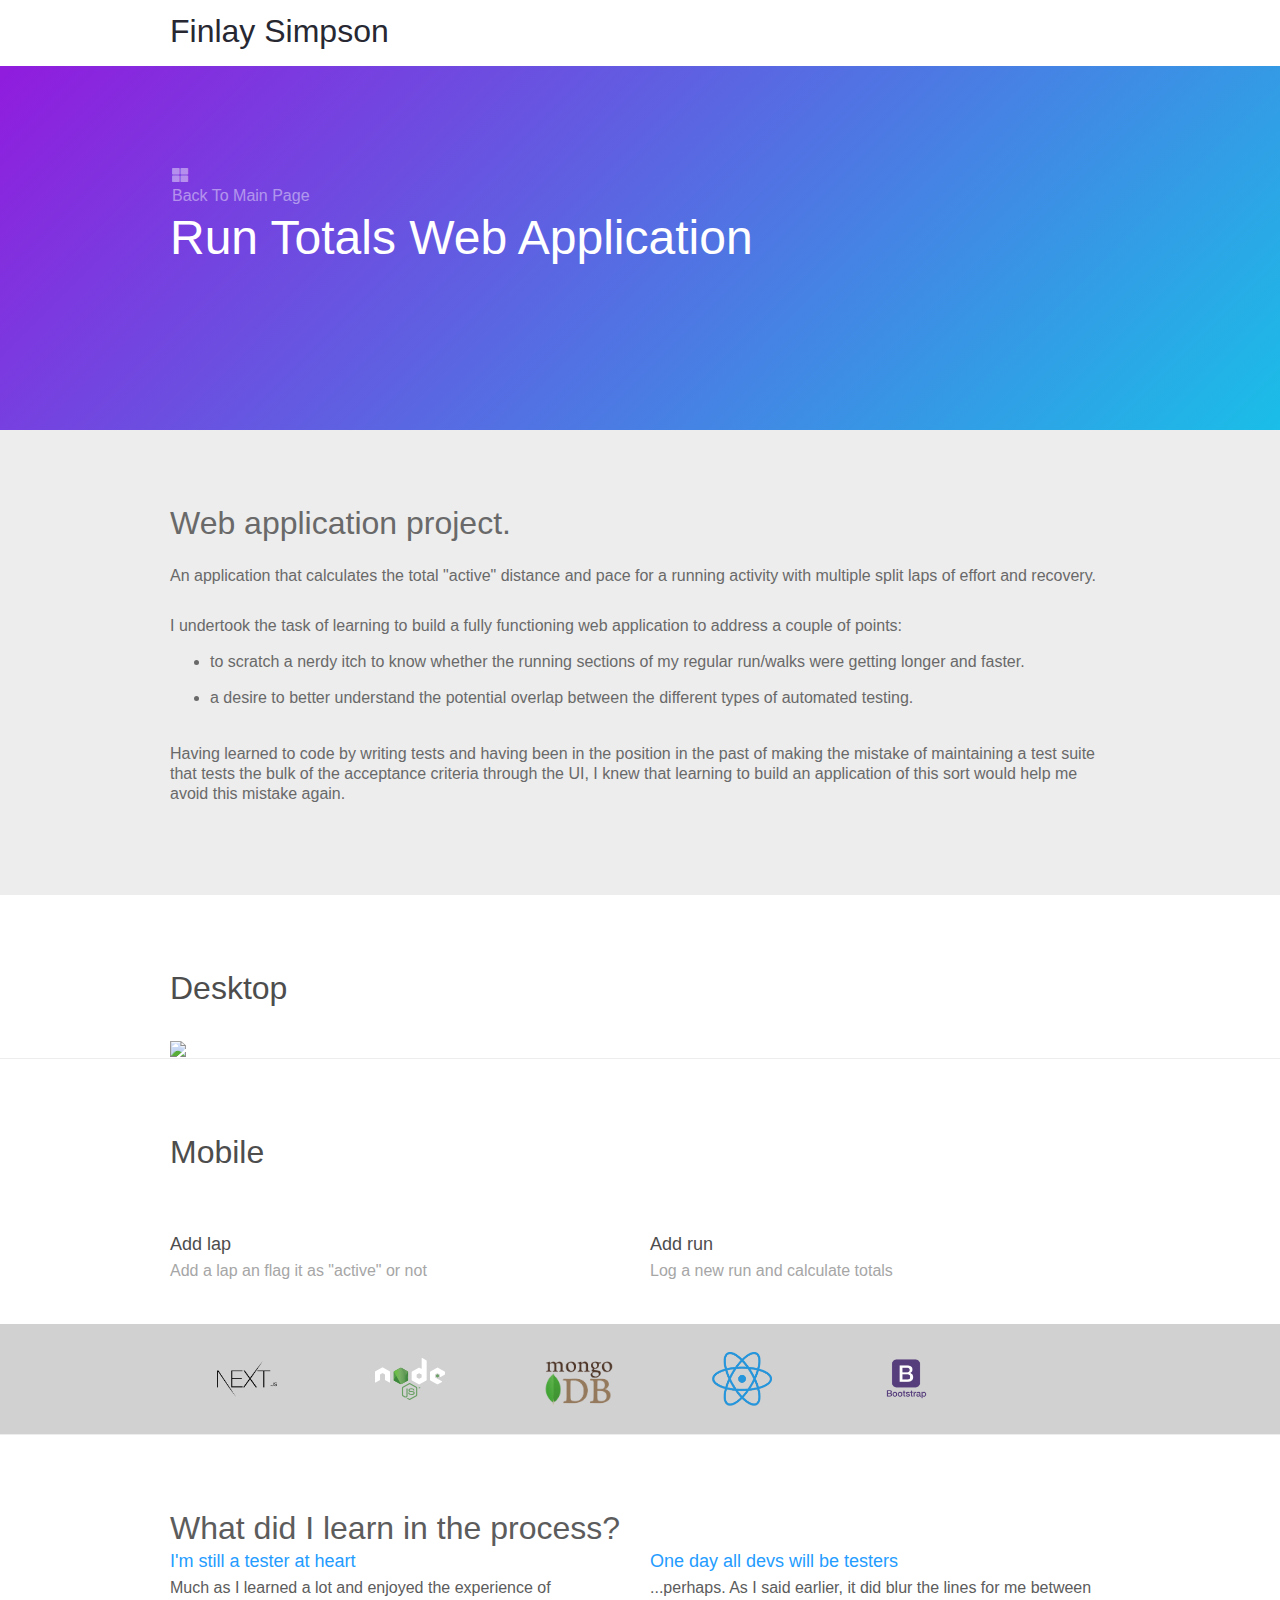
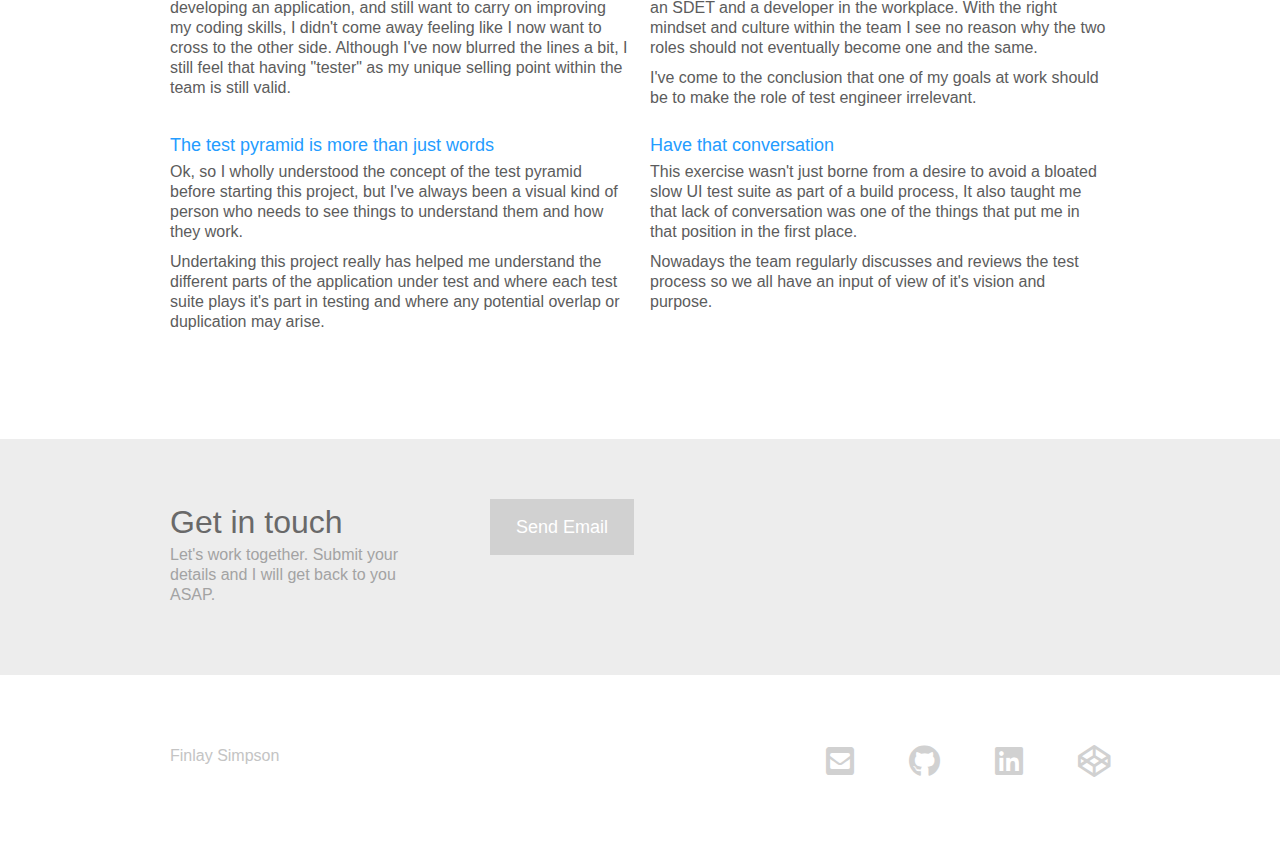
==== project-run-totals.html @ fbfb6189 "codepen footer icon" ====
<!DOCTYPE html>
<html>
<head>
    <meta charset="utf-8"/>
    <title>Project Page</title>
    <meta name="viewport" content="width=device-width, initial-scale=1">
    <link href="style.css" rel="stylesheet" type="text/css"/>
    <link rel="stylesheet" href="https://use.fontawesome.com/releases/v5.0.9/css/all.css"/>
    <link href="public/favicon.ico" rel="shortcut icon" type="image/x-icon"/>
</head>
<body>
<div data-collapse="all" data-animation="default" data-duration="400" role="banner" class="navbar s-nav">
    <div class="s-container">
        <a href="/" class="brand-link s-nav-brand">
            <h1 class="logo">Finlay Simpson</h1>
        </a>
    </div>
</div>

<div class="section header _2">
    <div class="s-container">
        <a href="/" class="back-link s-inline-block s-clearfix">
            <i class="fas fa-th-large" alt="" class="more-icon"></i>
            <div>Back to main page</div>
        </a>
        <h1 class="main-heading">Run Totals Web Application</h1>
    </div>
</div>

<div class="section grey">
    <div class="s-container">
        <div class="mobile-padding-wrapper">
            <h2>Web application project.</h2>
            <br>
            <p>An application that calculates the total "active" distance and pace for a running activity
                with multiple split laps of effort and recovery.</p>
            <br>
            <p>I undertook the task of learning to build a fully functioning web application to address a couple of
                points:
            <ul>
                <li>to scratch a nerdy itch to know whether the running sections of my regular run/walks were getting longer
                    and faster.
                </li>
            </ul>
            <ul>
                <li>a desire to better understand the potential overlap between the different types of automated
                    testing.
                </li>
            </ul>
            <br>
            <p> Having learned to code by writing tests and having been in the position in the past of making the
                mistake of maintaining
                a test suite that tests the bulk of the acceptance criteria through the UI, I knew that learning to
                build an application
                of this sort would help me avoid this mistake again.
            </p>
            </p>
        </div>
    </div>
</div>

<div id="projectsDesktop" class="section projects">
    <div class="s-container">
        <div class="mobile-padding-wrapper">
            <h2 class="bottom-padding">Desktop</h2>
            <a href="https://finlays-run-totals.herokuapp.com/runs-main">
                <img src="https://c1.staticflickr.com/1/65535/50908640708_11fd9b3c4b_k.jpg">
            </a>
        </div>
    </div>
</div>

<div id="projectsMobile" class="section projects">
    <div class="s-container">
        <div class="mobile-padding-wrapper">
            <h2 class="bottom-padding">Mobile </h2>
        </div>
        <div class="s-row">
            <div class="s-col s-col-6 s-col-small-6">
                <a href="https://finlays-run-totals.herokuapp.com/runs-main">
                    <img src="https://c1.staticflickr.com/1/65535/50909485712_4ef5bf4042_h.jpg" width="381" alt=""/>
                </a>
                <div class="caption-wrapper">
                    <h4 class="caption-title">Add lap</h4>
                    <div class="caption">Add a lap an flag it as "active" or not</div>
                </div>
            </div>
            <div class="s-col s-col-6 s-col-small-6">
                <a href="https://finlays-run-totals.herokuapp.com/runs-main">
                    <img src="https://c1.staticflickr.com/1/65535/50909485732_59c3a8f7ac_h.jpg" width="381" alt=""/>
                </a>
                <div class="caption-wrapper">
                    <h4 class="caption-title">Add run</h4>
                    <div class="caption">Log a new run and calculate totals</div>
                </div>
            </div>
        </div>
    </div>
</div>

<div id="technologies" class="section-dark-grey">
    <div class="s-container">
        <div class="s-row">
            <div class="s-col-tech">
                <a href="https://nextjs.org/">
                    <i class="tech-link s-inline-block">
                        <img width="60" height="auto" src="public/Nextjs-logo.png">
                    </i>
                </a>
                <a href="https://nodejs.org/en/">
                    <i class="tech-link s-inline-block">
                        <img width="70" height="auto" src="public/nodejs-new-pantone-black.svg">
                    </i>
                </a>
                <a href="https://www.mongodb.com/">
                    <i class="tech-link s-inline-block">
                        <img width="70" height="auto" src="public/mongodb-logo.png">
                    </i>
                </a>
                <a href="https://reactjs.org/">
                    <i class="tech-link s-inline-block">
                        <img width="60" height="auto" src="public/react-logo.png">
                    </i>
                </a>
                <a href="https://getbootstrap.com/">
                    <i class="tech-link s-inline-block">
                        <img width="70" height="auto" src="public/bootstrap.png">
                    </i>
                </a>
            </div>
        </div>
    </div>
</div>

<div class="section white">
    <div class="s-container">
        <div class="mobile-padding-wrapper">
            <h2>What did I learn in the process? </h2>
        </div>
        <div class="process-row s-row">
            <div class="s-col s-col-6">
                <h3 class="work-type">I'm still a tester at heart</h3>
                <p>
                    Much as I learned a lot and enjoyed the experience of developing an application, and still
                    want to carry on improving my coding skills, I didn't come away feeling like I now want to cross to
                    the other side.
                    Although I've now blurred the lines a bit, I still feel that having "tester" as my unique selling
                    point within the
                    team is still valid.
                </p>
            </div>
            <div class="s-col s-col-6">
                <h3 class="work-type">One day all devs will be testers</h3>
                <p>
                    ...perhaps. As I said earlier, it did blur the lines for me between an SDET and a
                    developer in the workplace.
                    With the right mindset and culture within the team I see no reason why the two roles should not
                    eventually become one and the same.
                </p>
                <p>
                    I've come to the conclusion that one of my goals at work should be to make the role of test engineer irrelevant.
                </p>
            </div>
        </div>
        <div class="process-row s-row">
            <div class="s-col s-col-6">
                <h3 class="work-type">The test pyramid is more than just words</h3>
                <p>
                    Ok, so I wholly understood the concept of the test pyramid before starting this project, but I've
                    always been a visual kind of person who needs to see
                    things to understand them and how they work.
                </p>
                <p>
                    Undertaking this project really has helped me understand the different parts of
                    the application under test and where each test suite plays it's part in testing and where any
                    potential overlap or duplication
                    may arise.
                </p>
            </div>
            <div class="s-col s-col-6">
                <h3 class="work-type">Have that conversation</h3>
                <p>
                    This exercise wasn't just borne from a desire to avoid a bloated slow UI test suite as part of a
                    build process,
                    It also taught me that lack of conversation was one of the things that put me in that position in
                    the first place.
                </p>
                <p>
                    Nowadays the team regularly discusses and reviews the test process so we all have an input of view
                    of it's vision and purpose.

                </p>
            </div>
        </div>
    </div>
</div>

<div id="contact" class="section contact grey">
    <div class="s-container">
        <div class="s-row">
            <div class="s-col s-col-4"><h2>Get in touch</h2>
                <p class="contact-text">Let&#x27;s work together. Submit your details and I will get back
                    to you ASAP.</p></div>
            <div class="s-col s-col-8">
                <div class="form-wrapper s-form">
                    <form name="email-form" data-name="Email Form">
                        <div>
                            <a href="mailto:me@finlaysimpson.com">
                                <input type="button" value="Send email" class="button form s-button">
                            </a>
                        </div>
                    </form>
                </div>
            </div>
        </div>
    </div>
</div>

<div class="section footer">
    <div class="s-container">
        <div class="s-row">
            <div class="s-col s-col-6">
                <div class="footer-logo">Finlay Simpson</div>
            </div>
            <div style="font-size:2em;"
                 class="social-footer-wrap s-col s-col-6">
                <a href="mailto:me@finlaysimpson.com">
                    <i class="footer-social-link s-inline-block fas fa-envelope-square f-button f-button-hover"></i>
                </a>
                <a href="https://github.com/FinlayS">
                    <i class="footer-social-link s-inline-block fab fa-github f-button f-button-hover"></i>
                </a>
                <a href="https://www.linkedin.com/in/finlay-simpson-73a3411/">
                    <i class="footer-social-link s-inline-block fab fa-linkedin f-button f-button-hover"></i>
                </a>
                <a href="https://codepen.io/FinlayS/full/eVZapO">
                    <i class="footer-social-link s-inline-block fab fa-codepen f-button f-button-hover"></i>
                </a>
            </div>
        </div>
    </div>
</div>
</body>
</html>
---- style.css ----
html {
    font-family: sans-serif;
    -ms-text-size-adjust: 100%;
    -webkit-text-size-adjust: 100%
}

body {
    margin: 0;
    min-height: 100%;
    background-color: #fff;
    padding-top: 66px;
    font-family: Roboto, sans-serif;
    color: #333;
    line-height: 20px;
}

.dot {
    height: 8px;
    width: 8px;
    margin: 0 2px;
    background-color: #bbb;
    border-radius: 50%;
    display: inline-block;
    transition: background-color 0.6s ease;
}

h1 {
    margin: 10px 0px;
    font-size: 38px;
    line-height: 44px;
    font-weight: 300;
}

h2 {
    margin: 5px 0px 5px;
    font-size: 32px;
    line-height: 36px;
    font-weight: 300;
}

h3 {
    margin: 0px 0px 6px;
    font-size: 18px;
    line-height: 21px;
    font-weight: 300;
}

h4 {
    margin: 10px 0px;
    font-size: 18px;
    line-height: 24px;
    font-weight: 400;
}

img {
    max-width: 100%;
    vertical-align: middle;
    display: inline-block
}

p {
    margin-top: 0px;
    margin-bottom: 10px;
}

button, input, optgroup, select, textarea {
    color: inherit;
    font: inherit;
    margin: 0;
}

.active {
    background-color: #717171;
}

.back-link {
    display: block;
    margin-left: 2px;
    opacity: 0.44;
    -webkit-transition: opacity 300ms ease;
    transition: opacity 300ms ease;
    color: #fff;
    text-decoration: none;
    text-transform: capitalize;
}

.back-link:hover {
    opacity: 1;
}

.bottom-padding {
    margin: 5px 0px 32px;
}

.button {
    display: inline-block;
    margin-right: 14px;
    padding: 16px 26px;
    border: 2px solid #000;
    background-color: #000;
    -webkit-transition: background-color 250ms ease, color 250ms ease, border-color 250ms ease;
    transition: background-color 250ms ease, color 250ms ease, border-color 250ms ease;
    color: #fff;
    font-size: 18px;
    font-weight: 400;
    text-align: center;
    text-decoration: none;
    text-transform: capitalize;
}

.button.form {
    padding-top: 18px;
    padding-bottom: 18px;
    border-width: 0px;
    background-color: #d1d1d1;
    font-weight: 300;
}

.button.form:hover {
    background-color: #249cff;
}

.button.hollow {
    border-color: #fff;
    background-color: transparent;
    color: #fff;
}


.button-group {
    margin-top: 36px;
}

.caption-title {
    margin-bottom: 5px;
}

.caption {
    color: #a6a6a6;
}

.caption-wrapper {
    margin-top: 10px;
    margin-bottom: 43px;
}

.contact-text {
    padding-right: 59px;
    color: #a3a3a3;
}
.f-button {
    color: #d1d1d1;
    transition: all .2s ease-in-out;
}
.f-button-hover:hover{
    color: #333;
}

.footer-logo {
    color: #c4c4c4;
    font-size: 16px;
    line-height: 22px;
    font-weight: 300;
}

.footer-social-link {
    margin-left: 10%;
}

.fade {
    -webkit-animation-name: fade;
    -webkit-animation-duration: 0.5s;
    animation-name: fade;
    animation-duration: 0.5s;
}

.half-width {
    width: 50%;
}

.navbar {
    position: fixed;
    left: 0px;
    top: 0px;
    right: 0px;
    background-color: #fff;
}

.logo {
    margin-top: 15px;
    margin-bottom: 15px;
    -webkit-transition: color 300ms ease;
    transition: color 300ms ease;
    color: #272832;
    font-size: 32px;
    line-height: 33px;
    font-weight: 300;
}

.logo:hover {
    color: #249cff;
}

.main-heading {
    color: #fff;
    font-size: 48px;
    font-weight: 300;
}

.mySlides {display: none;}

.project-row.teal {
    background-color: #272832;
    padding-right: 12.5%;
    padding-left: 12.5%;
    background-image: -webkit-gradient(linear, left top, right top, from(#00b7ff), to(#00f59b));
    background-image: linear-gradient(90deg, #00b7ff, #00f59b);
}

.project-link {
    position: relative;
    display: block;
    height: 350px;
    float: left;
    background-image: url("https://d3e54v103j8qbb.cloudfront.net/img/example-bg.png");
    background-position: 50% 50%;
    background-size: cover;
    background-repeat: no-repeat;
    -webkit-transition: opacity 250ms ease;
    transition: opacity 250ms ease;
    color: #fff;
    text-decoration: none;
}

.project-link:hover {
    opacity: 0.5;
}

.project-link.project-1 {
    background-image: url("https://c1.staticflickr.com/1/859/39785435280_39ede7ca36_h.jpg");
}

.project-wrapper {
    position: absolute;
    left: 0px;
    right: 0px;
    bottom: 0px;
    padding: 11px 19px 13px;
    background-color: rgba(0, 0, 0, 0.09);
}

.process-row {
    margin-bottom: 17px;
}

.replace-text {
    background-color: hsla(0, 0%, 100%, 0.09);
}

.section {
    padding-top: 70px;
    padding-bottom: 80px;
    color: #5c5c5c;
}

.section.about {
    background-color: #ededed;
    color: #696969;
}

.section.contact {
    padding-top: 60px;
    padding-bottom: 60px;
}

.section.list {
    padding-bottom: 0px;
}

.section.wrapper {
    padding-top: 10px;
    padding-bottom: 60px;
}

.section.header {
    padding: 100px 10px;
    background-color: #90e3fd;
    background-image: linear-gradient(135deg, rgba(217, 0, 79, 0.88), rgba(227, 72, 0, 0.82)), url("https://daks2k3a4ib2z.cloudfront.net/53057ebe93a4fb23200001b5/5306596def0d48315c000043_nature.jpg");
    background-position: 0% 0%, 50% 50%;
    background-size: auto, cover;
    color: hsla(0, 0%, 100%, 0.72);
}

.section.header._2 {
    background-image: linear-gradient(135deg, rgba(145, 0, 217, 0.88), rgba(0, 182, 227, 0.82)),
    url("https://c1.staticflickr.com/1/802/41593765551_18134cd54e_k.jpg");
    background-position: 50% 35%;
    padding-bottom: 160px;
}

.section.grey {
    background-color: #ededed;
    color: #696969;
}

.section-dark-grey {
    background-color: #d1d1d1;
    color: #434343;
    padding-top: 20px;
    padding-bottom: 20px;
}

.section.projects {
    padding-bottom: 0px;
    border-top: 1px solid #ededed;
    color: #4d4d4d;
}

.section.white {
    border-top: 1px solid #ededed;
}

.slideshow-container {
    position: relative;
    display: block;
    overflow: hidden;
    z-index: 1;
    left: 0;
    right: 0;
    height: 100%;
    white-space: nowrap
}

.slide {
    padding-top: 100px;
    padding-bottom: 120px;
    background-position: 0% 0%, 50% 50%;
    background-size: auto, cover;
    background-repeat: repeat, no-repeat;
    background-attachment: scroll, scroll;
}

.slide._1 {
    background-image: linear-gradient(135deg, rgba(222, 0, 63, 0.8), rgba(235, 74, 0, 0.8)),
    url("https://c1.staticflickr.com/1/65535/50900219048_fcb57e83d0_h.jpg");
}

.slide._2 {
    background-image: linear-gradient(135deg, rgba(148, 0, 222, 0.8), rgba(0, 176, 235, 0.8)),
    url("https://c1.staticflickr.com/1/65535/50900932391_54d88fc2c9_b.jpg");
}

.slide._3 {
    background-image: linear-gradient(135deg, rgba(0, 222, 96, 0.8), rgba(0, 188, 235, 0.8)),
    url("https://c1.staticflickr.com/1/65535/50900928896_6d09ff11d8_h.jpg");
}

.social-footer-wrap {
    text-align: right;
}

.work-type {
    color: #249cff;
    font-weight: 400;
}

.s-slide {
    position: relative;
    display: inline-block;
    vertical-align: top;
    width: 100%;
    height: 100%;
    white-space: normal;
    text-align: left
}

.s-col {
    position: relative;
    float: left;
    width: 100%;
    min-height: 1px;
    padding-left: 10px;
    padding-right: 10px
}

.s-inline-block {
    max-width: 100%;
    display: inline-block
}

.s-clearfix:before, .s-clearfix:after {
    content: " ";
    display: table;
    grid-column-start: 1;
    grid-row-start: 1;
    grid-column-end: 2;
    grid-row-end: 2
}

.s-clearfix:after {
    clear: both
}

.s-col-4 {
    width: 33.33333333%;
}

.s-col-5 {
    margin: 5px 50px 5px 5px;
    width: 25%;
    background-color: #d1d1d1;
    color: #fff;
}

.s-col-6 {
    width: 50%
}

.s-col-8 {
    width: 66.66666667%
}

.s-col-tech {
    position: relative;
    float: left;
    width: 100%;
    min-height: 1px;
    padding-left: 10px;
    padding-right: 10px;
    justify-content: center;
}

.s-container {
    margin-left: auto;
    margin-right: auto;
    max-width: 940px
}

.s-container:before, .s-container:after {
    content: " ";
    display: table;
    grid-column-start: 1;
    grid-row-start: 1;
    grid-column-end: 2;
    grid-row-end: 2
}

.s-container:after {
    clear: both
}

.s-container .s-row {
    margin-left: -10px;
    margin-right: -10px
}

.s-form {
    margin: 0 0 15px
}

.s-row:before, .s-row:after {
    content: " ";
    display: table;
    grid-column-start: 1;
    grid-row-start: 1;
    grid-column-end: 2;
    grid-row-end: 2
}

.s-row:after {
    clear: both
}

.s-row .s-row {
    margin-left: 0;
    margin-right: 0
}

.s-nav {
    background: #fff;
    z-index: 1000
}

.s-nav-brand {
    position: relative;
    float: left;
    text-decoration: none;
    color: #333333
}

.s-nav:before, .s-nav:after {
    content: " ";
    display: table;
    grid-column-start: 1;
    grid-row-start: 1;
    grid-column-end: 2;
    grid-row-end: 2
}

.s-nav:after {
    clear: both
}

.tech-link{
    margin-left: 5%;
    margin-right: 5%;
}

* {
    -webkit-box-sizing: border-box;
    -moz-box-sizing: border-box;
    box-sizing: border-box
}

:any-link {
    text-decoration: none;
}

@media screen and (max-width: 991px) {
    .s-container {
        max-width: 728px
    }
}

@media screen and (max-width: 767px) {
    body {
        padding-top: 51px;
    }

    h2 {
        margin-bottom: 12px;
    }

    .button.hollow {
        padding: 11px 18px;
    }

    .navbar {
        padding-left: 10px;
    }

    .logo {
        margin-top: 9px;
        font-size: 22px;
    }

    .section.grey {
        padding-top: 29px;
        padding-bottom: 29px;
    }

    .section.header {
        padding-top: 30px;
        padding-bottom: 30px;
    }

    .section.header._2 {
        padding: 50px 10px 64px;
    }

    .section.list {
        padding-top: 53px;
        padding-bottom: 0px;
    }

    .project-link {
        width: 50%;
        height: 280px;
    }

    .half-width {
        width: 100%;
    }

    .main-heading {
        font-size: 32px;
        line-height: 34px;
    }

    .button-group {
        margin-top: 26px;
    }

    .slide {
        padding: 50px 10px 64px;
    }

    .brand-link {
        padding-left: 0px;
        text-align: left;
    }

    .form-wrapper {
        margin-top: 11px;
    }

    .process-row {
        margin-bottom: 0px;
    }

    .mobile-padding-wrapper {
        margin-right: 10px;
        margin-left: 10px;
    }

    .s-col {
        width: 100%;
        left: auto;
        right: auto
    }

    .s-col-small-6 {
        width: 50%
    }

    .s-nav-brand {
        padding-left: 10px
    }

    .s-row, .s-container .s-row {
        margin-left: 0;
        margin-right: 0
    }
}

@media screen and (max-width: 479px) {
    .bottom-padding {
        margin: 5px 0px 5px;
    }

    .section.footer {
        padding-top: 29px;
        padding-bottom: 29px;
    }

    .section.projects {
        padding-top: 29px;
    }

    .section.white {
        padding-top: 29px;
        padding-bottom: 29px;
    }

    .s-container {
        max-width: none
    }

    .s-col {
        width: 100%
    }

    .s-col-5 {
        margin: 5px 0px 5px;
    }

    .s-col-8 {
        padding-top: 8px;
    }

    .s-col-tech {
        display: flex;
    }

    .tech-link {
        margin-left: 20%;
        margin-right: 20%;
    }


}

@-webkit-keyframes fade {
    from {opacity: .4}
    to {opacity: 1}
}

@keyframes fade {
    from {opacity: .4}
    to {opacity: 1}
}
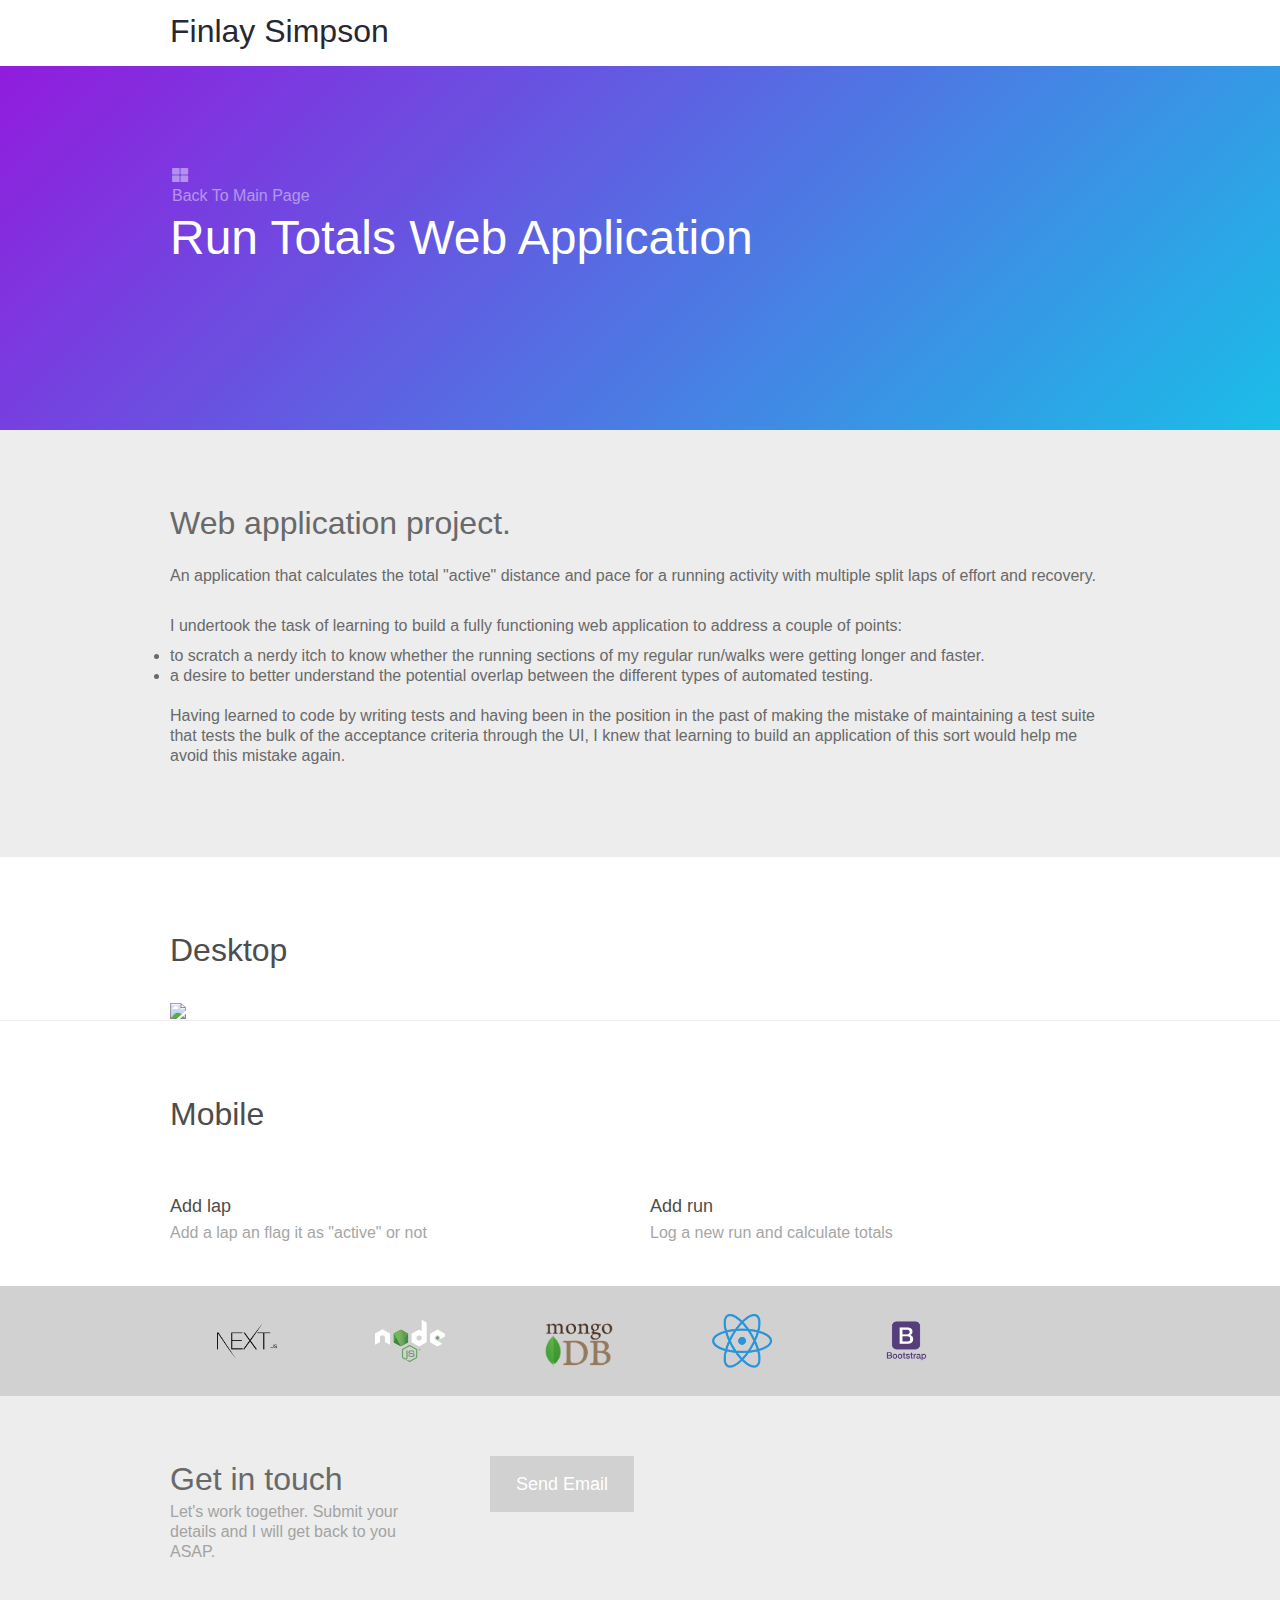
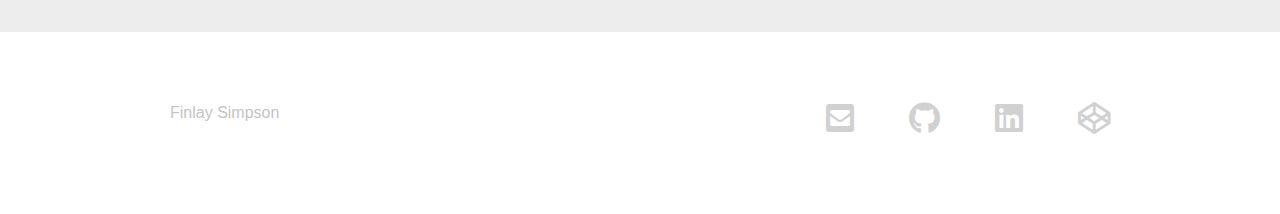
==== commit b0548a56: "remove twaddle" ====
--- a/project-run-totals.html
+++ b/project-run-totals.html
@@ -35,18 +35,15 @@
             <p>An application that calculates the total "active" distance and pace for a running activity
                 with multiple split laps of effort and recovery.</p>
             <br>
-            <p>I undertook the task of learning to build a fully functioning web application to address a couple of
+            <p>
+                I undertook the task of learning to build a fully functioning web application to address a couple of
                 points:
-            <ul>
-                <li>to scratch a nerdy itch to know whether the running sections of my regular run/walks were getting longer
-                    and faster.
-                </li>
-            </ul>
-            <ul>
-                <li>a desire to better understand the potential overlap between the different types of automated
-                    testing.
-                </li>
-            </ul>
+            <li>to scratch a nerdy itch to know whether the running sections of my regular run/walks were getting longer
+                and faster.
+            </li>
+            <li>a desire to better understand the potential overlap between the different types of automated
+                testing.
+            </li>
             <br>
             <p> Having learned to code by writing tests and having been in the position in the past of making the
                 mistake of maintaining
@@ -132,68 +129,68 @@
     </div>
 </div>
 
-<div class="section white">
-    <div class="s-container">
-        <div class="mobile-padding-wrapper">
-            <h2>What did I learn in the process? </h2>
-        </div>
-        <div class="process-row s-row">
-            <div class="s-col s-col-6">
-                <h3 class="work-type">I'm still a tester at heart</h3>
-                <p>
-                    Much as I learned a lot and enjoyed the experience of developing an application, and still
-                    want to carry on improving my coding skills, I didn't come away feeling like I now want to cross to
-                    the other side.
-                    Although I've now blurred the lines a bit, I still feel that having "tester" as my unique selling
-                    point within the
-                    team is still valid.
-                </p>
-            </div>
-            <div class="s-col s-col-6">
-                <h3 class="work-type">One day all devs will be testers</h3>
-                <p>
-                    ...perhaps. As I said earlier, it did blur the lines for me between an SDET and a
-                    developer in the workplace.
-                    With the right mindset and culture within the team I see no reason why the two roles should not
-                    eventually become one and the same.
-                </p>
-                <p>
-                    I've come to the conclusion that one of my goals at work should be to make the role of test engineer irrelevant.
-                </p>
-            </div>
-        </div>
-        <div class="process-row s-row">
-            <div class="s-col s-col-6">
-                <h3 class="work-type">The test pyramid is more than just words</h3>
-                <p>
-                    Ok, so I wholly understood the concept of the test pyramid before starting this project, but I've
-                    always been a visual kind of person who needs to see
-                    things to understand them and how they work.
-                </p>
-                <p>
-                    Undertaking this project really has helped me understand the different parts of
-                    the application under test and where each test suite plays it's part in testing and where any
-                    potential overlap or duplication
-                    may arise.
-                </p>
-            </div>
-            <div class="s-col s-col-6">
-                <h3 class="work-type">Have that conversation</h3>
-                <p>
-                    This exercise wasn't just borne from a desire to avoid a bloated slow UI test suite as part of a
-                    build process,
-                    It also taught me that lack of conversation was one of the things that put me in that position in
-                    the first place.
-                </p>
-                <p>
-                    Nowadays the team regularly discusses and reviews the test process so we all have an input of view
-                    of it's vision and purpose.
-
-                </p>
-            </div>
-        </div>
-    </div>
-</div>
+<!--<div class="section white">-->
+<!--    <div class="s-container">-->
+<!--        <div class="mobile-padding-wrapper">-->
+<!--            <h2>What did I learn in the process? </h2>-->
+<!--        </div>-->
+<!--        <div class="process-row s-row">-->
+<!--            <div class="s-col s-col-6">-->
+<!--                <h3 class="work-type">I'm still a tester at heart</h3>-->
+<!--                <p>-->
+<!--                    Much as I learned a lot and enjoyed the experience of developing an application, and still-->
+<!--                    want to carry on improving my coding skills, I didn't come away feeling like I now want to cross to-->
+<!--                    the other side.-->
+<!--                    Although I've now blurred the lines a bit, I still feel that having "tester" as my unique selling-->
+<!--                    point within the-->
+<!--                    team is still valid.-->
+<!--                </p>-->
+<!--            </div>-->
+<!--            <div class="s-col s-col-6">-->
+<!--                <h3 class="work-type">One day all devs will be testers</h3>-->
+<!--                <p>-->
+<!--                    ...perhaps. As I said earlier, it did blur the lines for me between an SDET and a-->
+<!--                    developer in the workplace.-->
+<!--                    With the right mindset and culture within the team I see no reason why the two roles should not-->
+<!--                    eventually become one and the same.-->
+<!--                </p>-->
+<!--                <p>-->
+<!--                    I've come to the conclusion that one of my goals at work should be to make the role of test engineer irrelevant.-->
+<!--                </p>-->
+<!--            </div>-->
+<!--        </div>-->
+<!--        <div class="process-row s-row">-->
+<!--            <div class="s-col s-col-6">-->
+<!--                <h3 class="work-type">The test pyramid is more than just words</h3>-->
+<!--                <p>-->
+<!--                    Ok, so I wholly understood the concept of the test pyramid before starting this project, but I've-->
+<!--                    always been a visual kind of person who needs to see-->
+<!--                    things to understand them and how they work.-->
+<!--                </p>-->
+<!--                <p>-->
+<!--                    Undertaking this project really has helped me understand the different parts of-->
+<!--                    the application under test and where each test suite plays it's part in testing and where any-->
+<!--                    potential overlap or duplication-->
+<!--                    may arise.-->
+<!--                </p>-->
+<!--            </div>-->
+<!--            <div class="s-col s-col-6">-->
+<!--                <h3 class="work-type">Have that conversation</h3>-->
+<!--                <p>-->
+<!--                    This exercise wasn't just borne from a desire to avoid a bloated slow UI test suite as part of a-->
+<!--                    build process,-->
+<!--                    It also taught me that lack of conversation was one of the things that put me in that position in-->
+<!--                    the first place.-->
+<!--                </p>-->
+<!--                <p>-->
+<!--                    Nowadays the team regularly discusses and reviews the test process so we all have an input of view-->
+<!--                    of it's vision and purpose.-->
+
+<!--                </p>-->
+<!--            </div>-->
+<!--        </div>-->
+<!--    </div>-->
+<!--</div>-->
 
 <div id="contact" class="section contact grey">
     <div class="s-container">
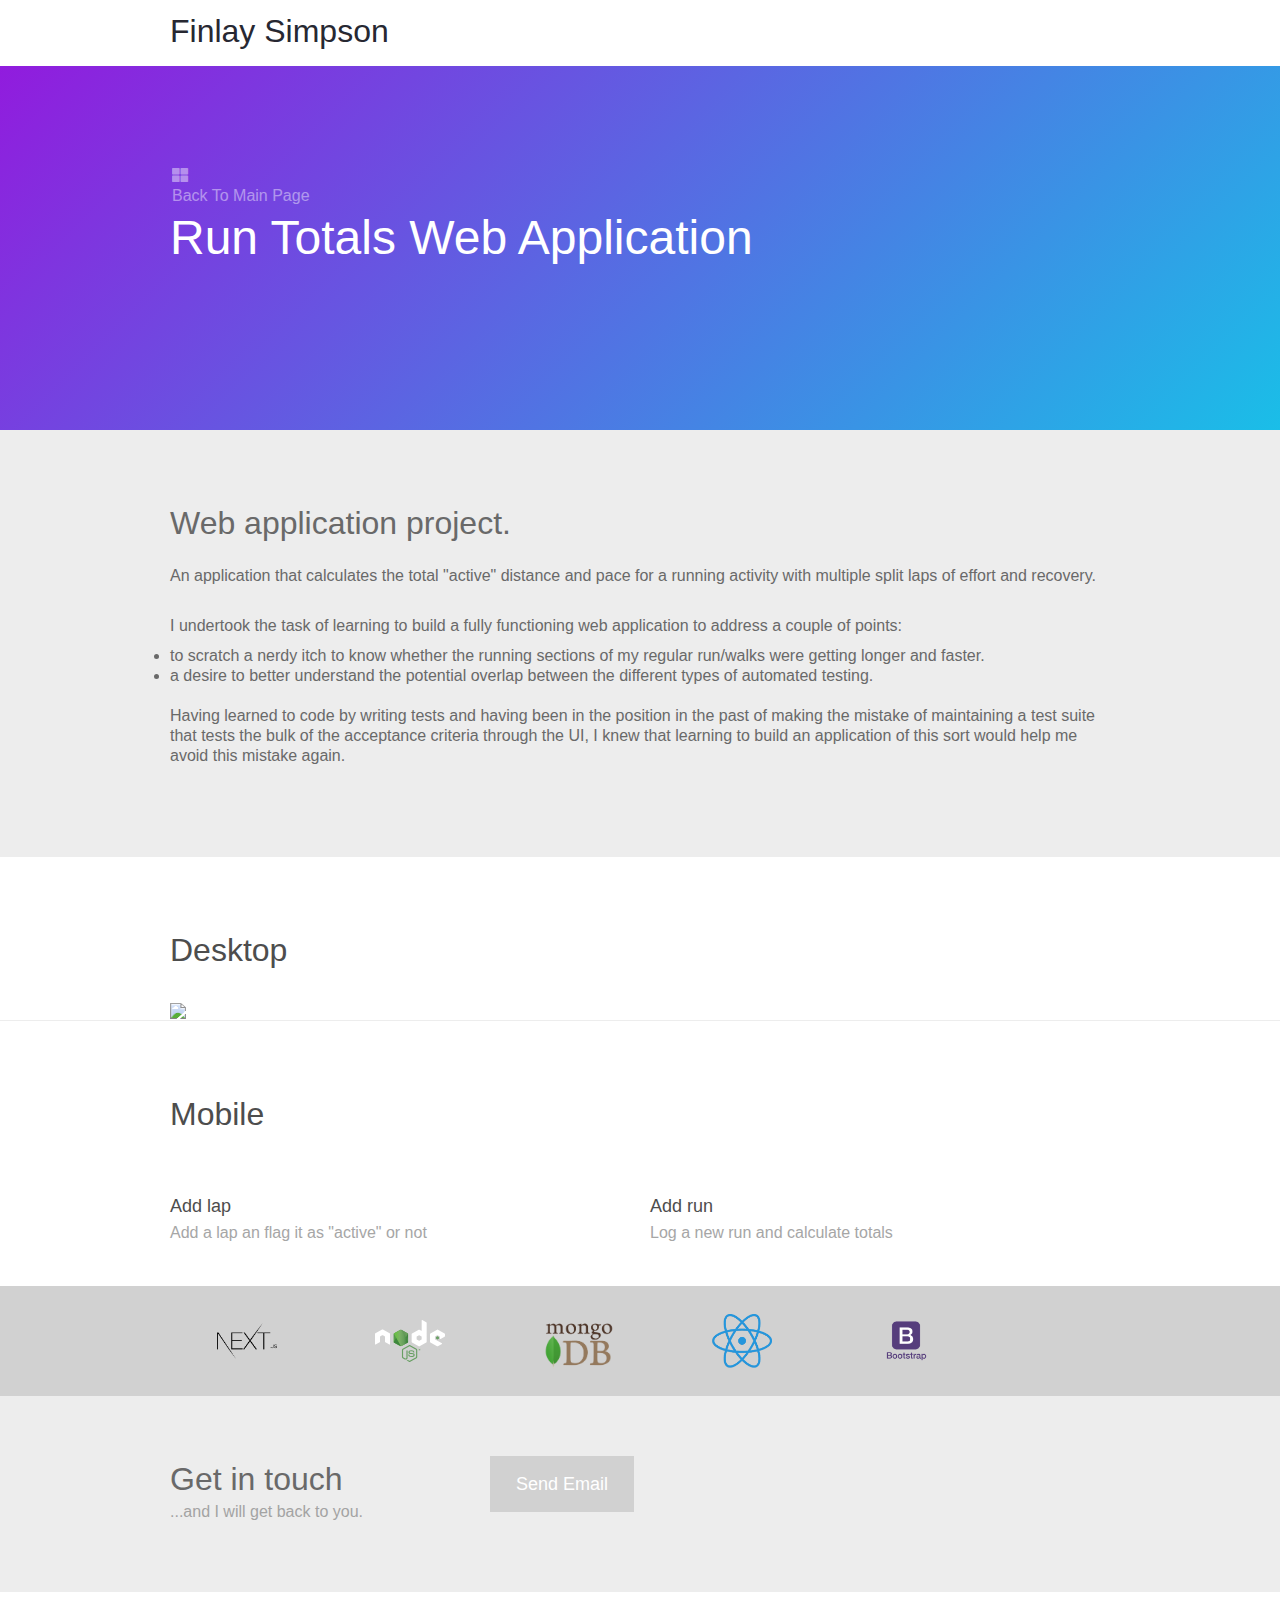
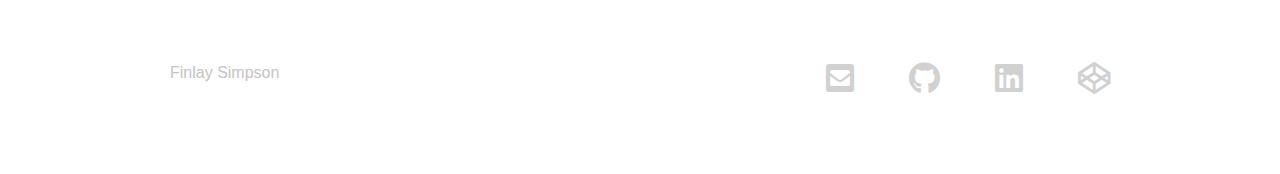
==== commit cdccf1b5: "another tidy" ====
--- a/project-run-totals.html
+++ b/project-run-totals.html
@@ -129,75 +129,11 @@
     </div>
 </div>
 
-<!--<div class="section white">-->
-<!--    <div class="s-container">-->
-<!--        <div class="mobile-padding-wrapper">-->
-<!--            <h2>What did I learn in the process? </h2>-->
-<!--        </div>-->
-<!--        <div class="process-row s-row">-->
-<!--            <div class="s-col s-col-6">-->
-<!--                <h3 class="work-type">I'm still a tester at heart</h3>-->
-<!--                <p>-->
-<!--                    Much as I learned a lot and enjoyed the experience of developing an application, and still-->
-<!--                    want to carry on improving my coding skills, I didn't come away feeling like I now want to cross to-->
-<!--                    the other side.-->
-<!--                    Although I've now blurred the lines a bit, I still feel that having "tester" as my unique selling-->
-<!--                    point within the-->
-<!--                    team is still valid.-->
-<!--                </p>-->
-<!--            </div>-->
-<!--            <div class="s-col s-col-6">-->
-<!--                <h3 class="work-type">One day all devs will be testers</h3>-->
-<!--                <p>-->
-<!--                    ...perhaps. As I said earlier, it did blur the lines for me between an SDET and a-->
-<!--                    developer in the workplace.-->
-<!--                    With the right mindset and culture within the team I see no reason why the two roles should not-->
-<!--                    eventually become one and the same.-->
-<!--                </p>-->
-<!--                <p>-->
-<!--                    I've come to the conclusion that one of my goals at work should be to make the role of test engineer irrelevant.-->
-<!--                </p>-->
-<!--            </div>-->
-<!--        </div>-->
-<!--        <div class="process-row s-row">-->
-<!--            <div class="s-col s-col-6">-->
-<!--                <h3 class="work-type">The test pyramid is more than just words</h3>-->
-<!--                <p>-->
-<!--                    Ok, so I wholly understood the concept of the test pyramid before starting this project, but I've-->
-<!--                    always been a visual kind of person who needs to see-->
-<!--                    things to understand them and how they work.-->
-<!--                </p>-->
-<!--                <p>-->
-<!--                    Undertaking this project really has helped me understand the different parts of-->
-<!--                    the application under test and where each test suite plays it's part in testing and where any-->
-<!--                    potential overlap or duplication-->
-<!--                    may arise.-->
-<!--                </p>-->
-<!--            </div>-->
-<!--            <div class="s-col s-col-6">-->
-<!--                <h3 class="work-type">Have that conversation</h3>-->
-<!--                <p>-->
-<!--                    This exercise wasn't just borne from a desire to avoid a bloated slow UI test suite as part of a-->
-<!--                    build process,-->
-<!--                    It also taught me that lack of conversation was one of the things that put me in that position in-->
-<!--                    the first place.-->
-<!--                </p>-->
-<!--                <p>-->
-<!--                    Nowadays the team regularly discusses and reviews the test process so we all have an input of view-->
-<!--                    of it's vision and purpose.-->
-
-<!--                </p>-->
-<!--            </div>-->
-<!--        </div>-->
-<!--    </div>-->
-<!--</div>-->
-
 <div id="contact" class="section contact grey">
     <div class="s-container">
         <div class="s-row">
             <div class="s-col s-col-4"><h2>Get in touch</h2>
-                <p class="contact-text">Let&#x27;s work together. Submit your details and I will get back
-                    to you ASAP.</p></div>
+                <p class="contact-text">...and I will get back to you.</p></div>
             <div class="s-col s-col-8">
                 <div class="form-wrapper s-form">
                     <form name="email-form" data-name="Email Form">
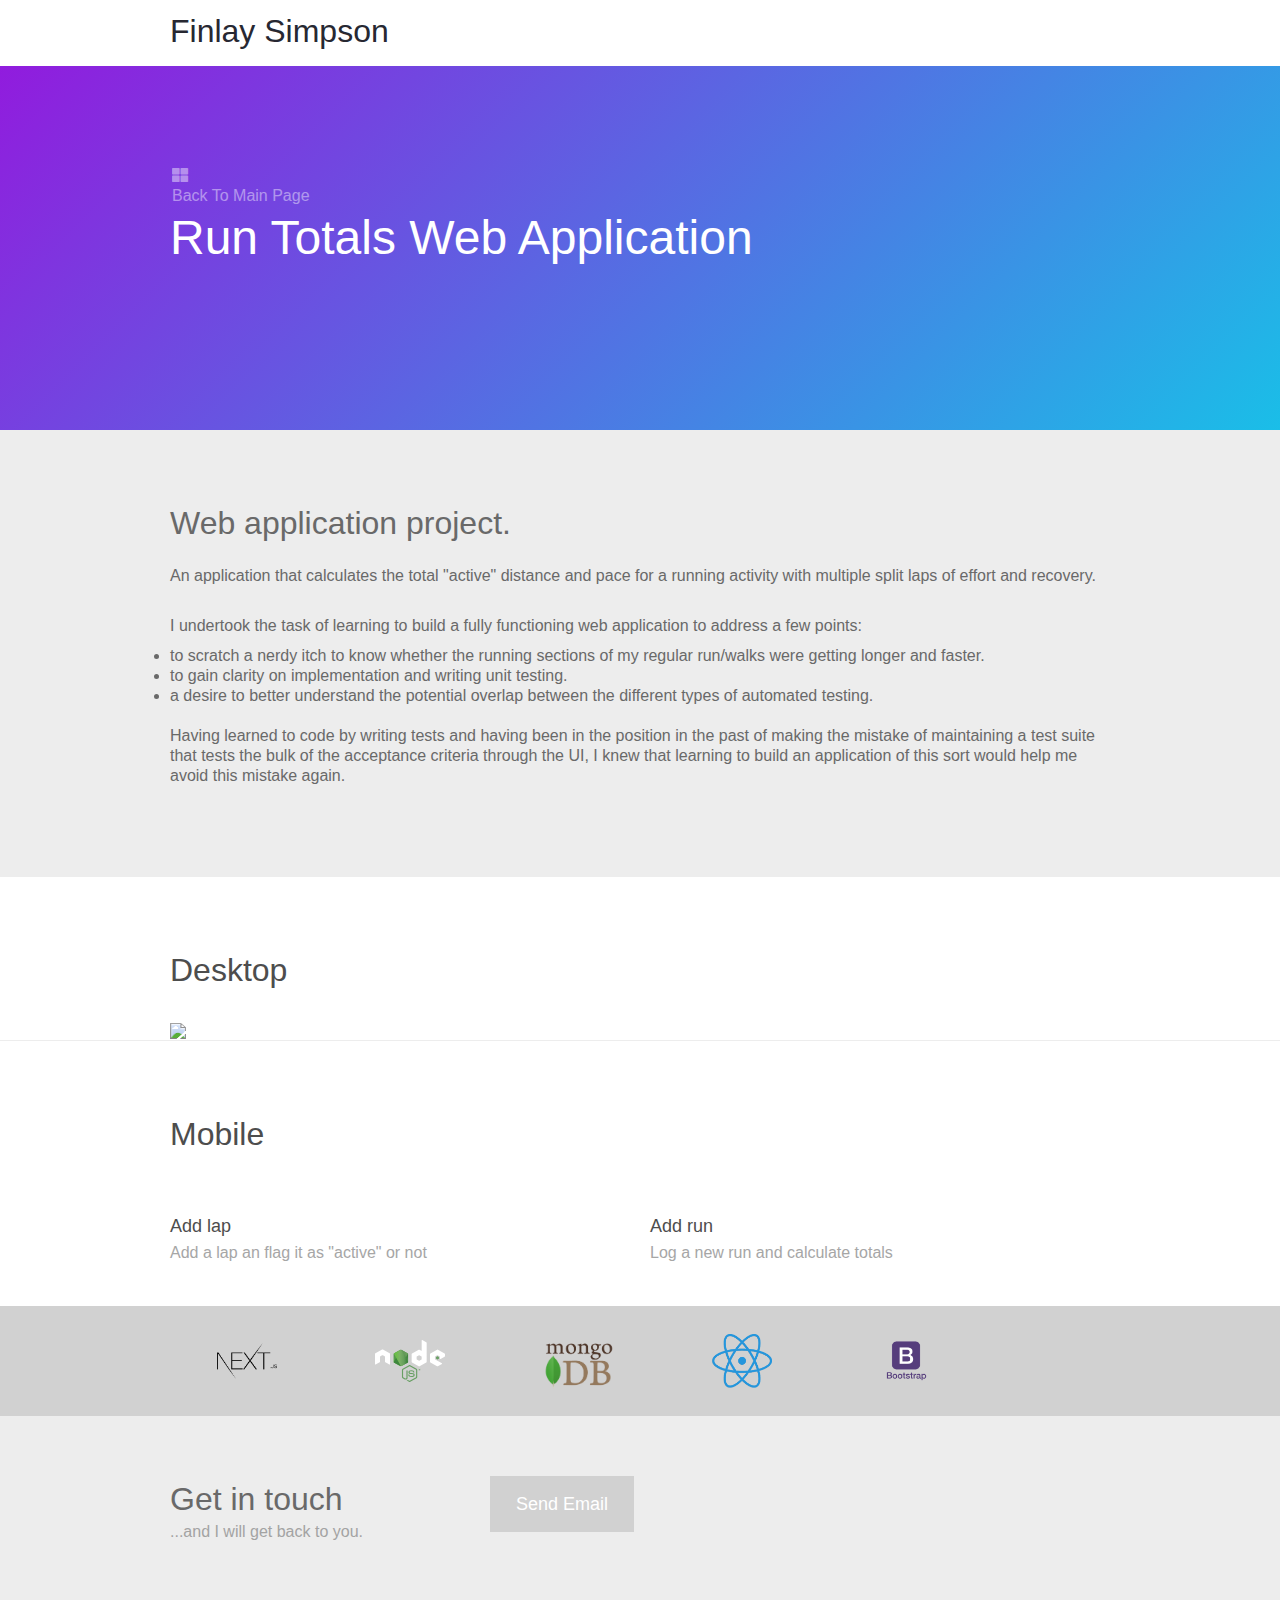
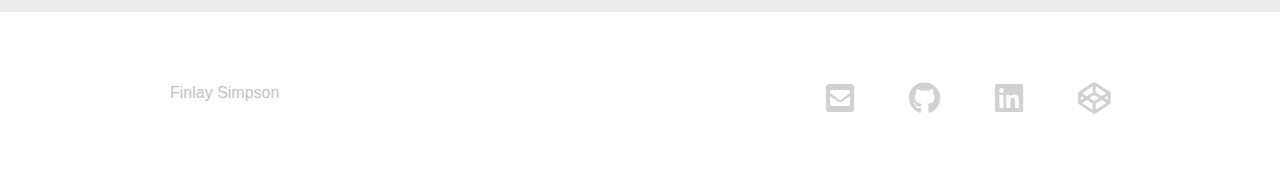
==== commit 67ba4801: "tweak" ====
--- a/project-run-totals.html
+++ b/project-run-totals.html
@@ -36,12 +36,16 @@
                 with multiple split laps of effort and recovery.</p>
             <br>
             <p>
-                I undertook the task of learning to build a fully functioning web application to address a couple of
-                points:
-            <li>to scratch a nerdy itch to know whether the running sections of my regular run/walks were getting longer
+                I undertook the task of learning to build a fully functioning web application to address a few points:
+            <li>
+                to scratch a nerdy itch to know whether the running sections of my regular run/walks were getting longer
                 and faster.
             </li>
-            <li>a desire to better understand the potential overlap between the different types of automated
+            <li>
+                to gain clarity on implementation and writing unit testing.
+            </li>
+            <li>
+                a desire to better understand the potential overlap between the different types of automated
                 testing.
             </li>
             <br>
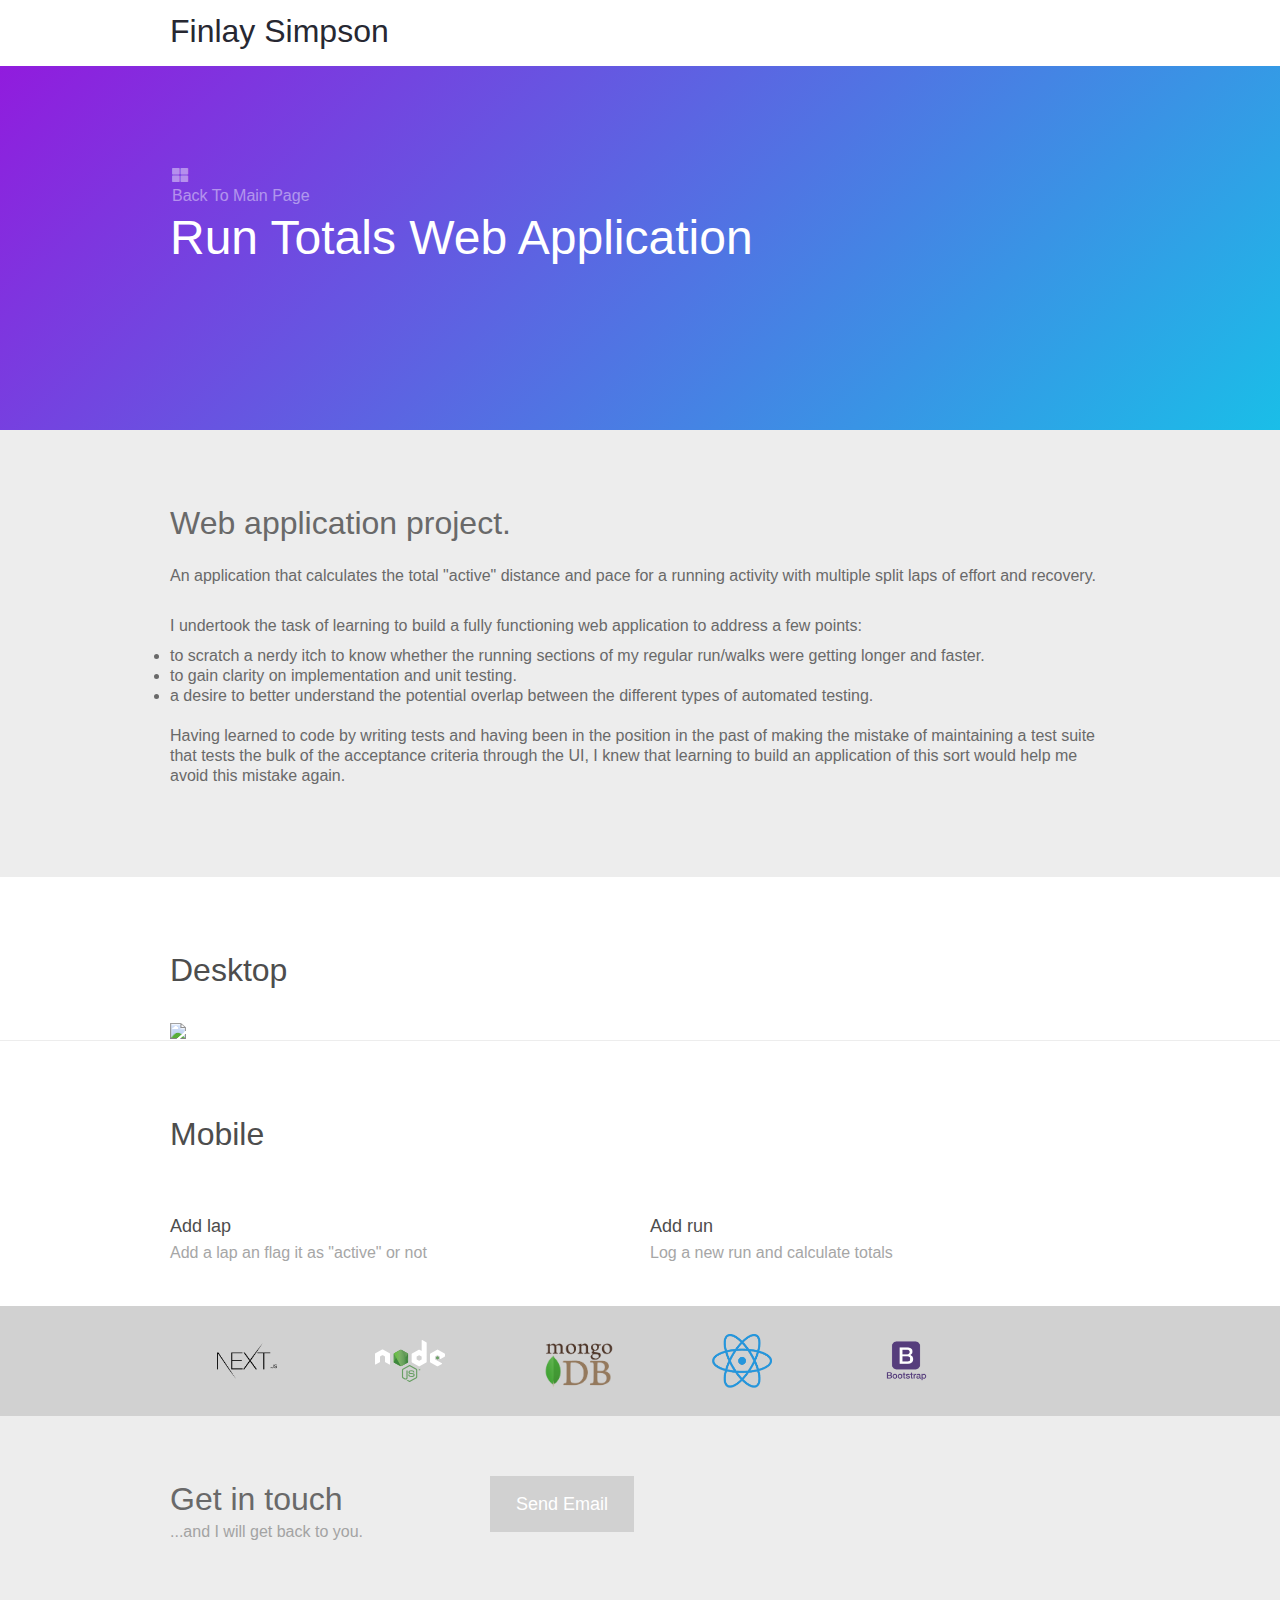
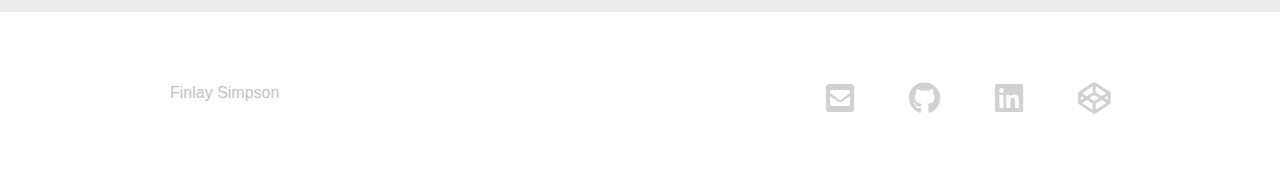
==== commit f8db5e5f: "tweak" ====
--- a/project-run-totals.html
+++ b/project-run-totals.html
@@ -42,7 +42,7 @@
                 and faster.
             </li>
             <li>
-                to gain clarity on implementation and writing unit testing.
+                to gain clarity on implementation and unit testing.
             </li>
             <li>
                 a desire to better understand the potential overlap between the different types of automated
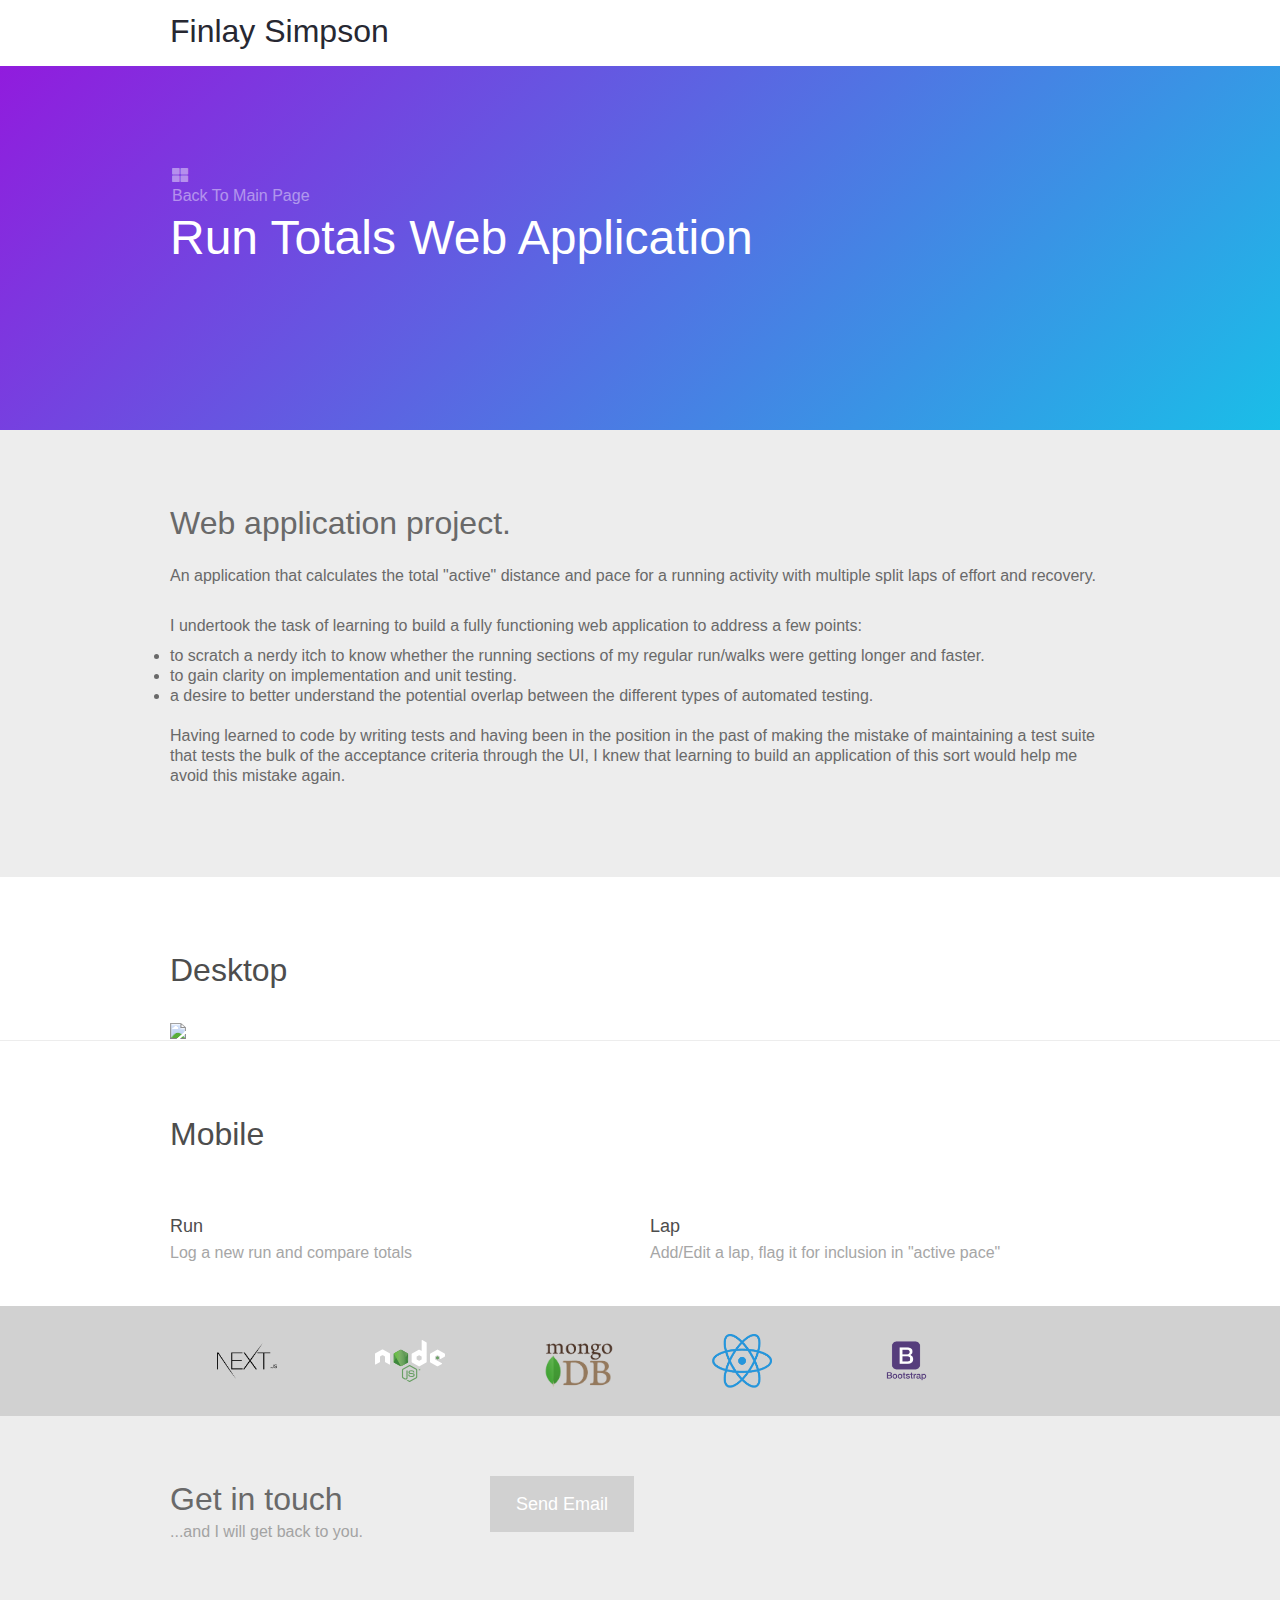
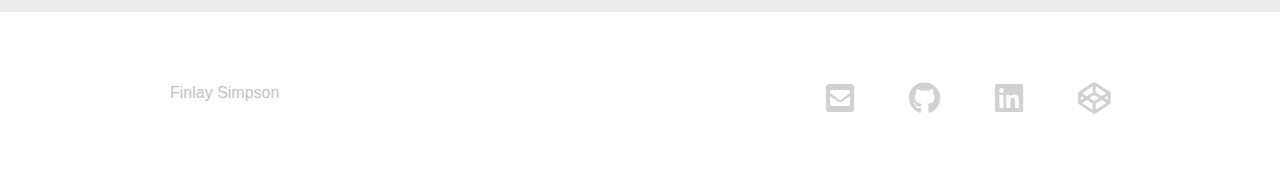
==== commit a3d2de43: "updating with new RT images" ====
--- a/project-run-totals.html
+++ b/project-run-totals.html
@@ -65,7 +65,7 @@
         <div class="mobile-padding-wrapper">
             <h2 class="bottom-padding">Desktop</h2>
             <a href="https://finlays-run-totals.herokuapp.com/runs-main">
-                <img src="https://c1.staticflickr.com/1/65535/50908640708_11fd9b3c4b_k.jpg">
+                <img src="public/images/rt-desktop.png" width="860">
             </a>
         </div>
     </div>
@@ -79,20 +79,20 @@
         <div class="s-row">
             <div class="s-col s-col-6 s-col-small-6">
                 <a href="https://finlays-run-totals.herokuapp.com/runs-main">
-                    <img src="https://c1.staticflickr.com/1/65535/50909485712_4ef5bf4042_h.jpg" width="381" alt=""/>
+                    <img src="public/images/rt-mobile.png" width="381" alt=""/>
                 </a>
                 <div class="caption-wrapper">
-                    <h4 class="caption-title">Add lap</h4>
-                    <div class="caption">Add a lap an flag it as "active" or not</div>
+                    <h4 class="caption-title">Run</h4>
+                    <div class="caption">Log a new run and compare totals</div>
                 </div>
             </div>
             <div class="s-col s-col-6 s-col-small-6">
                 <a href="https://finlays-run-totals.herokuapp.com/runs-main">
-                    <img src="https://c1.staticflickr.com/1/65535/50909485732_59c3a8f7ac_h.jpg" width="381" alt=""/>
+                    <img src="public/images/rt-mobile-lap.png" width="381" alt=""/>
                 </a>
                 <div class="caption-wrapper">
-                    <h4 class="caption-title">Add run</h4>
-                    <div class="caption">Log a new run and calculate totals</div>
+                    <h4 class="caption-title">Lap</h4>
+                    <div class="caption">Add/Edit a lap, flag it for inclusion in "active pace"</div>
                 </div>
             </div>
         </div>
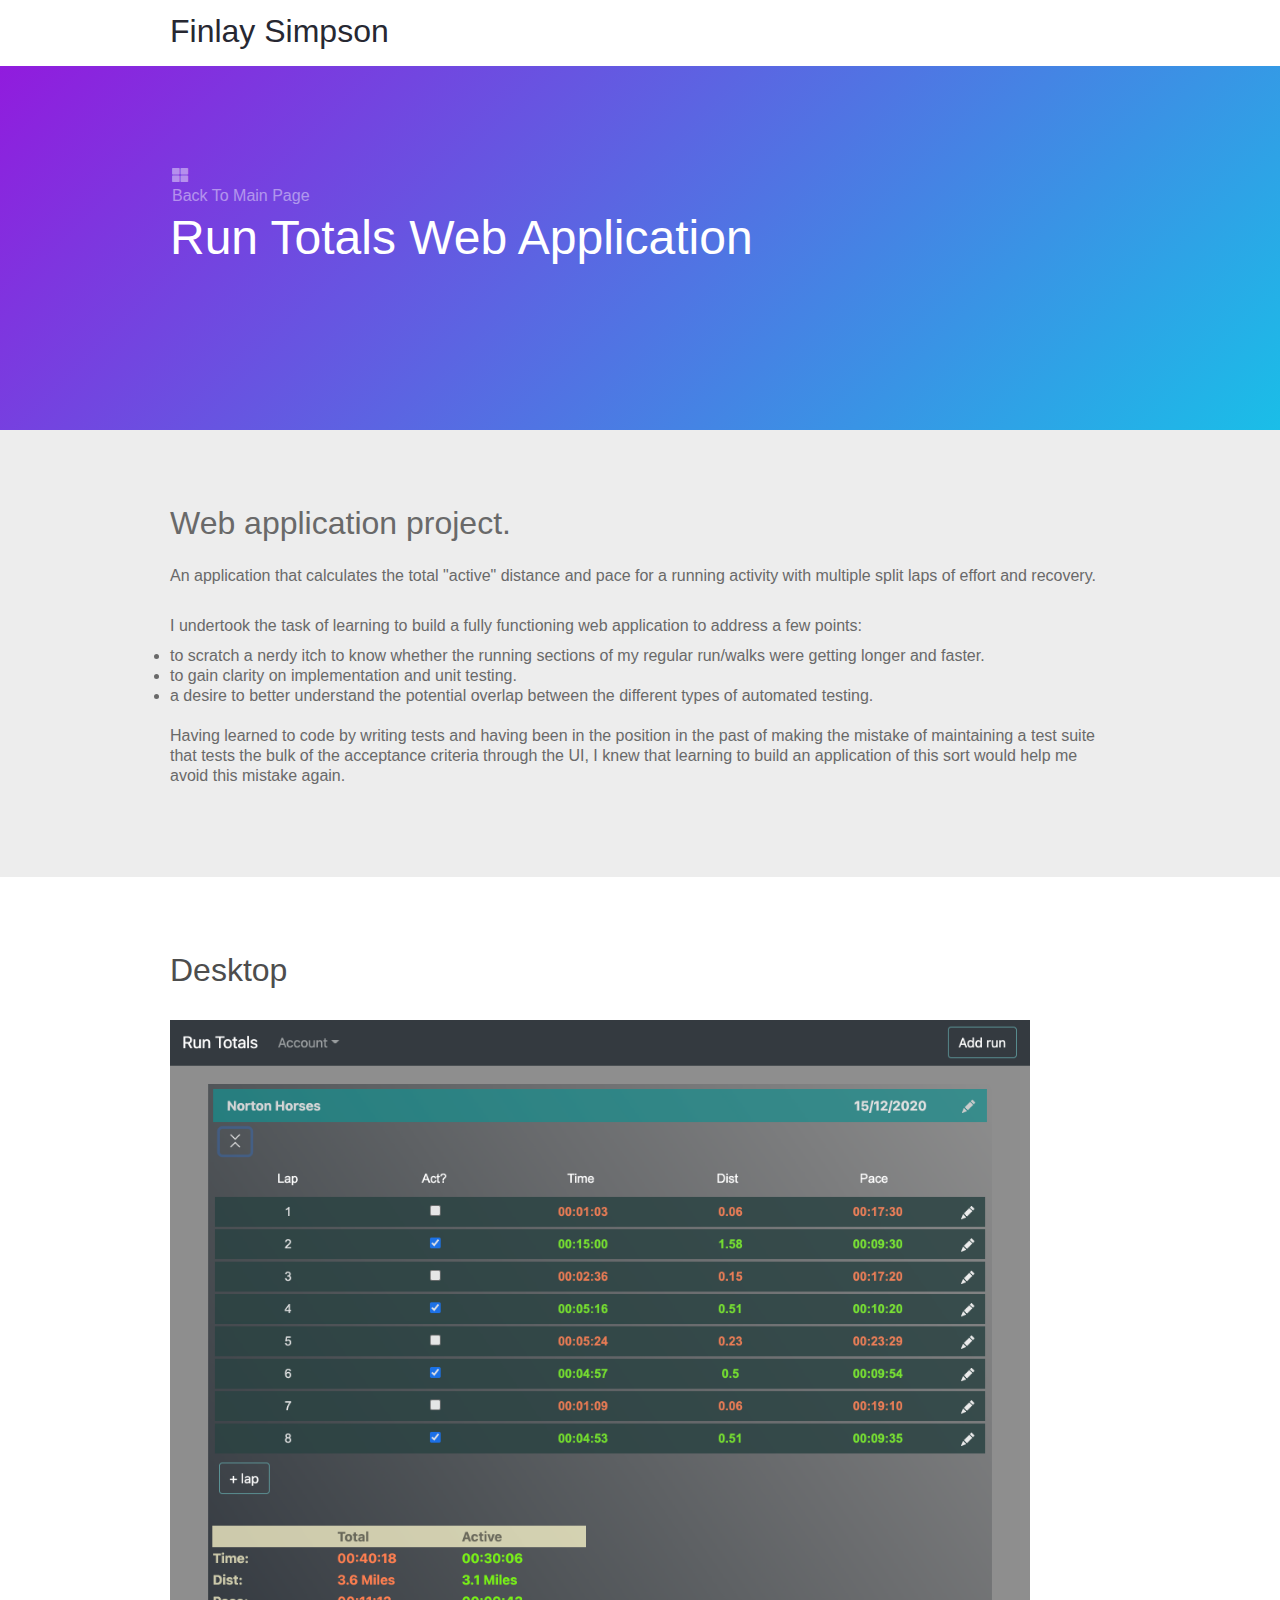
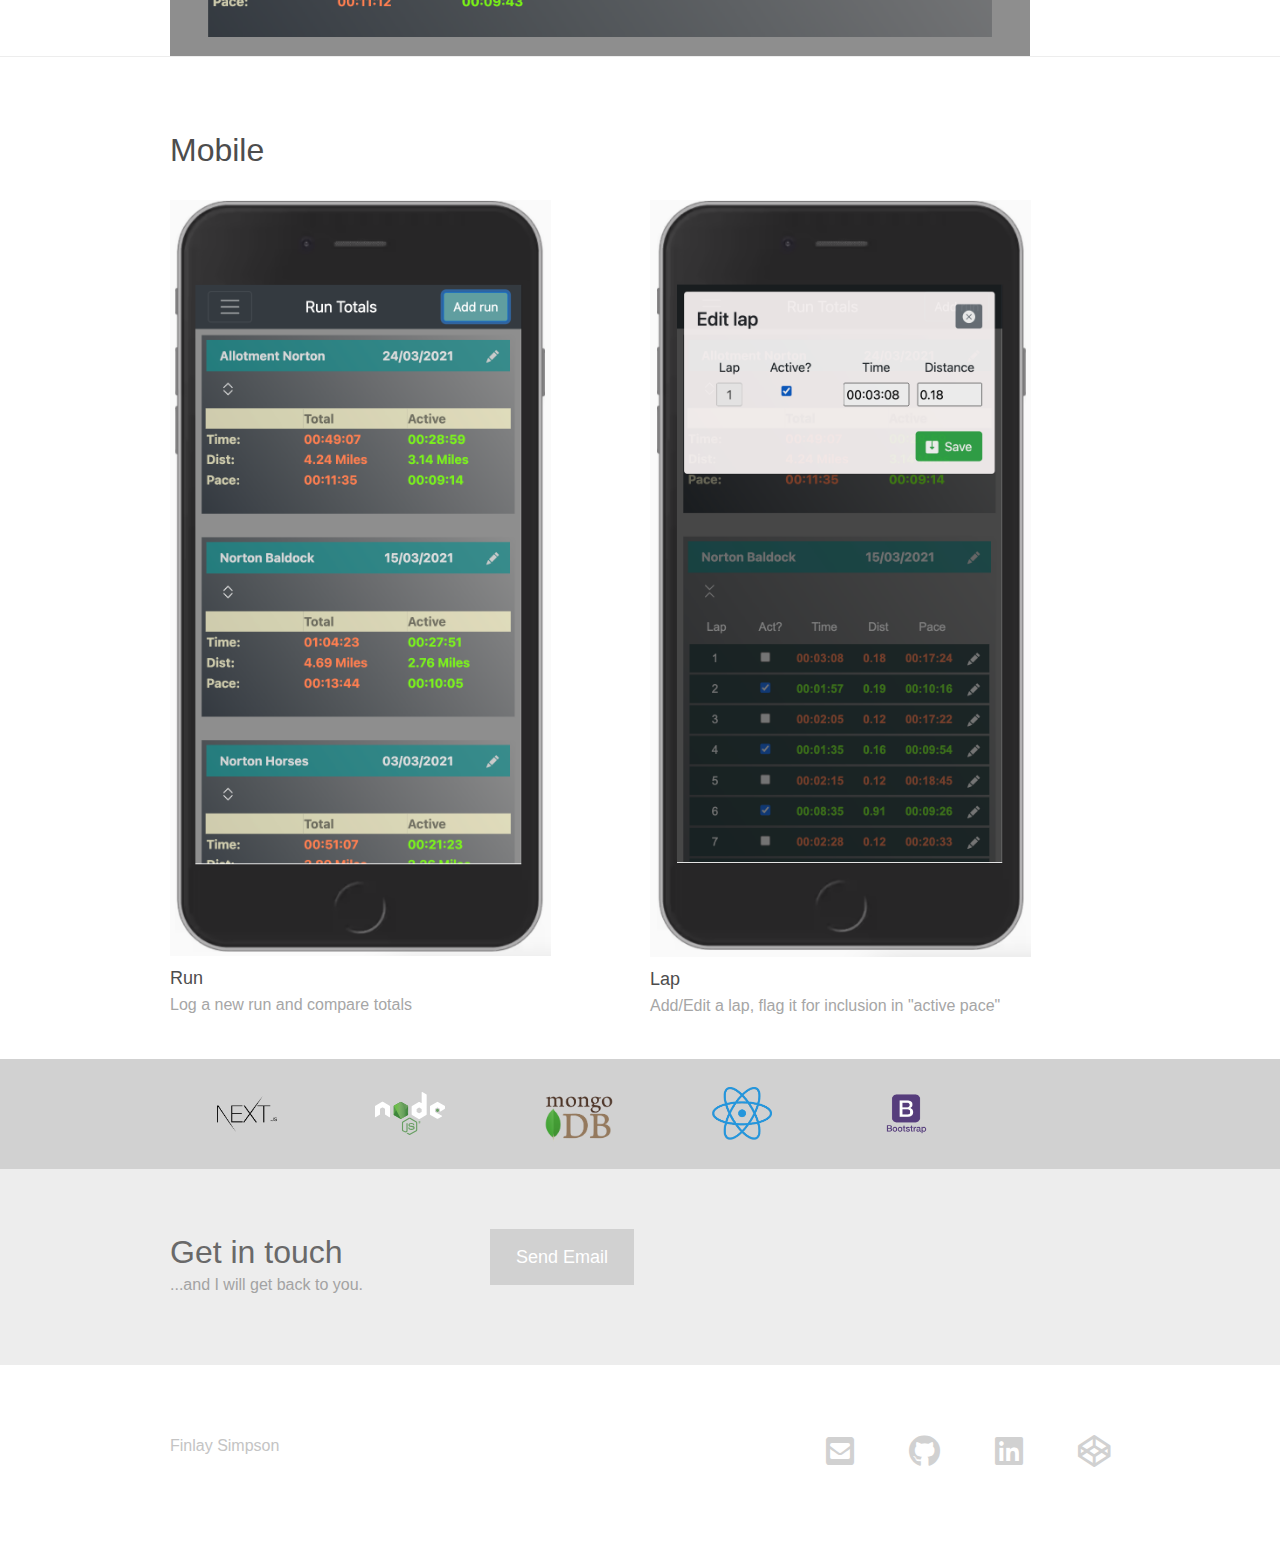
==== commit 103cdeb4: "moving image folder" ====
--- a/project-run-totals.html
+++ b/project-run-totals.html
@@ -65,7 +65,7 @@
         <div class="mobile-padding-wrapper">
             <h2 class="bottom-padding">Desktop</h2>
             <a href="https://finlays-run-totals.herokuapp.com/runs-main">
-                <img src="public/images/rt-desktop.png" width="860">
+                <img src="public/rt-desktop.png" width="860">
             </a>
         </div>
     </div>
@@ -79,7 +79,7 @@
         <div class="s-row">
             <div class="s-col s-col-6 s-col-small-6">
                 <a href="https://finlays-run-totals.herokuapp.com/runs-main">
-                    <img src="public/images/rt-mobile.png" width="381" alt=""/>
+                    <img src="public/rt-mobile.png" width="381" alt=""/>
                 </a>
                 <div class="caption-wrapper">
                     <h4 class="caption-title">Run</h4>
@@ -88,7 +88,7 @@
             </div>
             <div class="s-col s-col-6 s-col-small-6">
                 <a href="https://finlays-run-totals.herokuapp.com/runs-main">
-                    <img src="public/images/rt-mobile-lap.png" width="381" alt=""/>
+                    <img src="public/rt-mobile-lap.png" width="381" alt=""/>
                 </a>
                 <div class="caption-wrapper">
                     <h4 class="caption-title">Lap</h4>
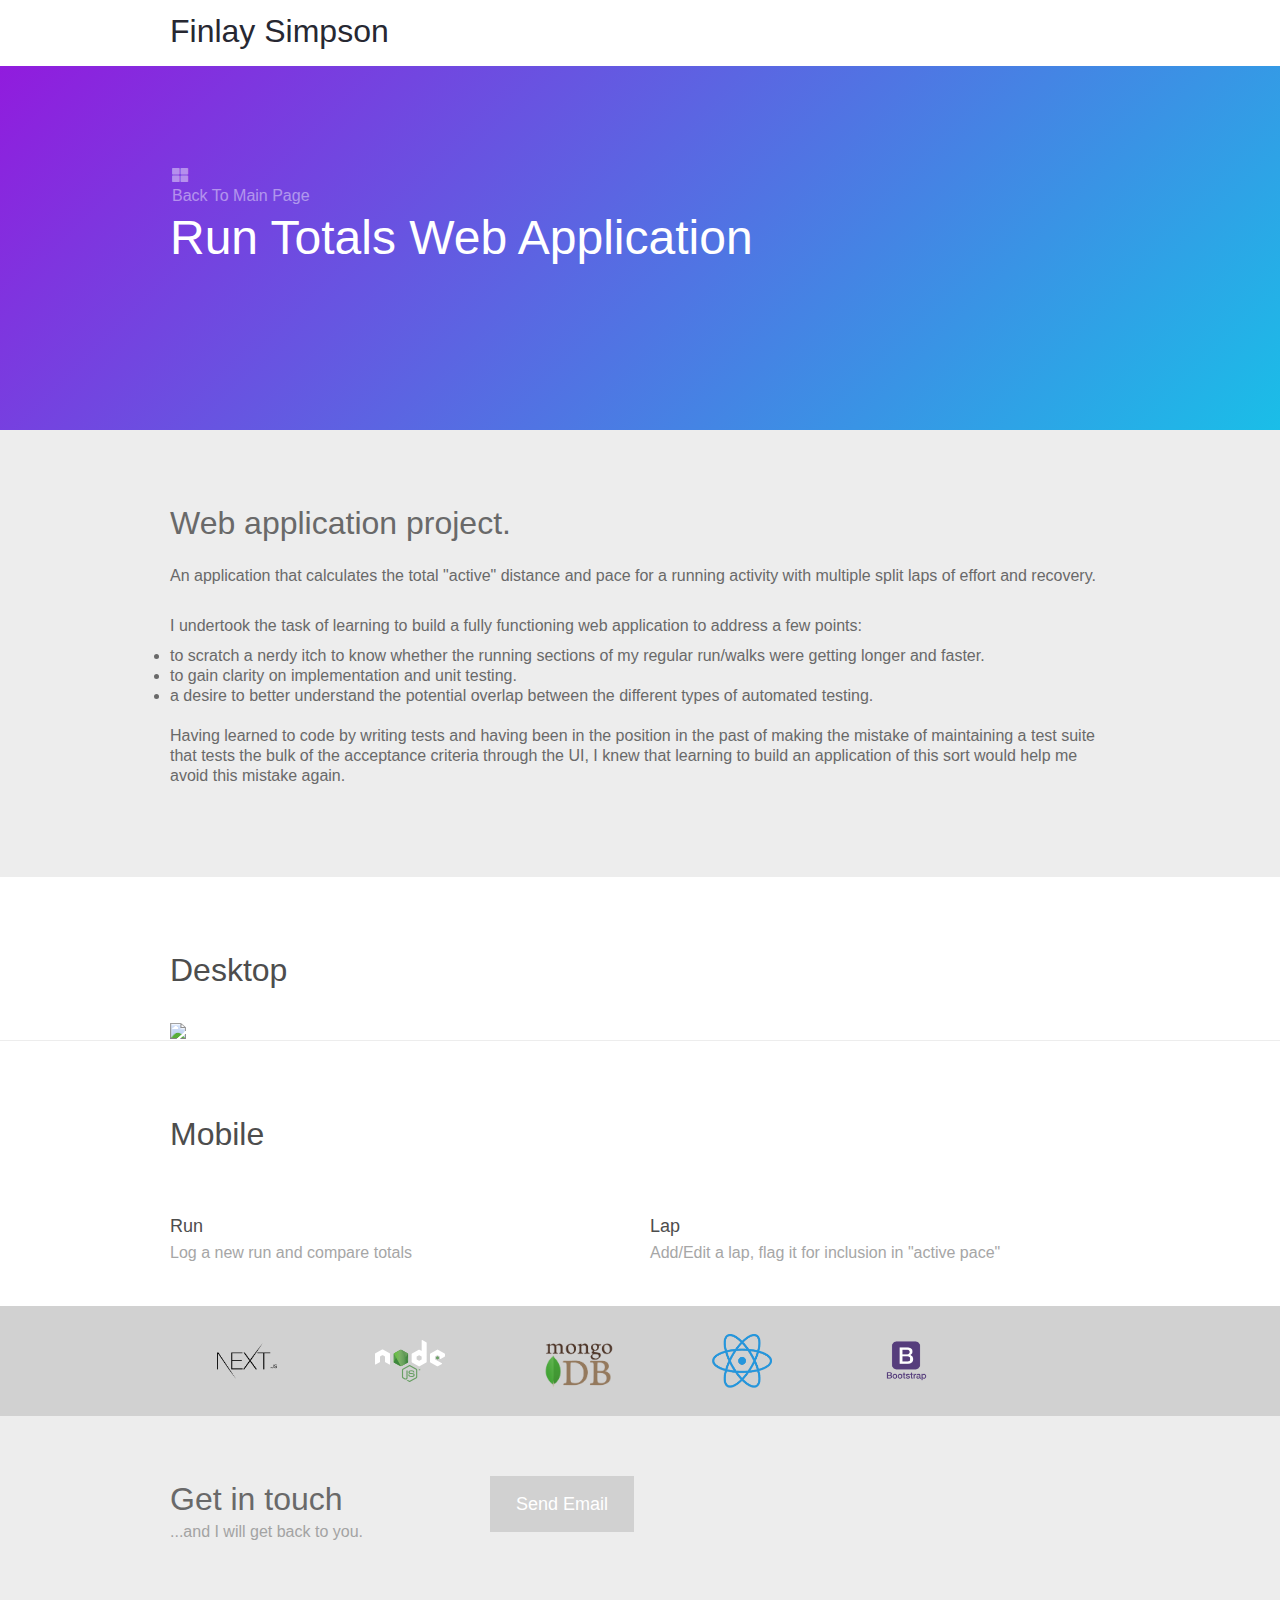
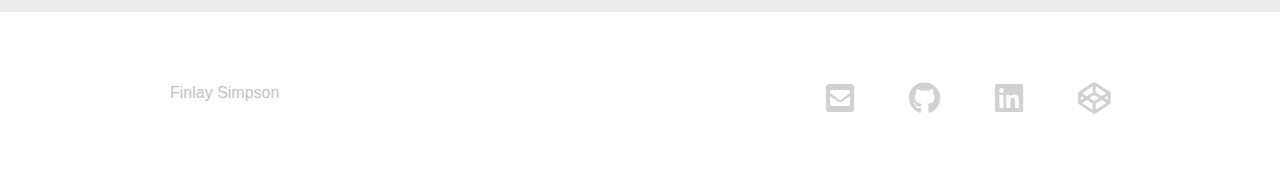
==== commit cce161c2: "compressing images" ====
--- a/project-run-totals.html
+++ b/project-run-totals.html
@@ -65,7 +65,7 @@
         <div class="mobile-padding-wrapper">
             <h2 class="bottom-padding">Desktop</h2>
             <a href="https://finlays-run-totals.herokuapp.com/runs-main">
-                <img src="public/rt-desktop.png" width="860">
+                <img src="public/rt-desktop-min.png" width="860">
             </a>
         </div>
     </div>
@@ -79,7 +79,7 @@
         <div class="s-row">
             <div class="s-col s-col-6 s-col-small-6">
                 <a href="https://finlays-run-totals.herokuapp.com/runs-main">
-                    <img src="public/rt-mobile.png" width="381" alt=""/>
+                    <img src="public/rt-mobile-min.png" width="381" alt=""/>
                 </a>
                 <div class="caption-wrapper">
                     <h4 class="caption-title">Run</h4>
@@ -88,7 +88,7 @@
             </div>
             <div class="s-col s-col-6 s-col-small-6">
                 <a href="https://finlays-run-totals.herokuapp.com/runs-main">
-                    <img src="public/rt-mobile-lap.png" width="381" alt=""/>
+                    <img src="public/rt-mobile-lap-min.png" width="381" alt=""/>
                 </a>
                 <div class="caption-wrapper">
                     <h4 class="caption-title">Lap</h4>
